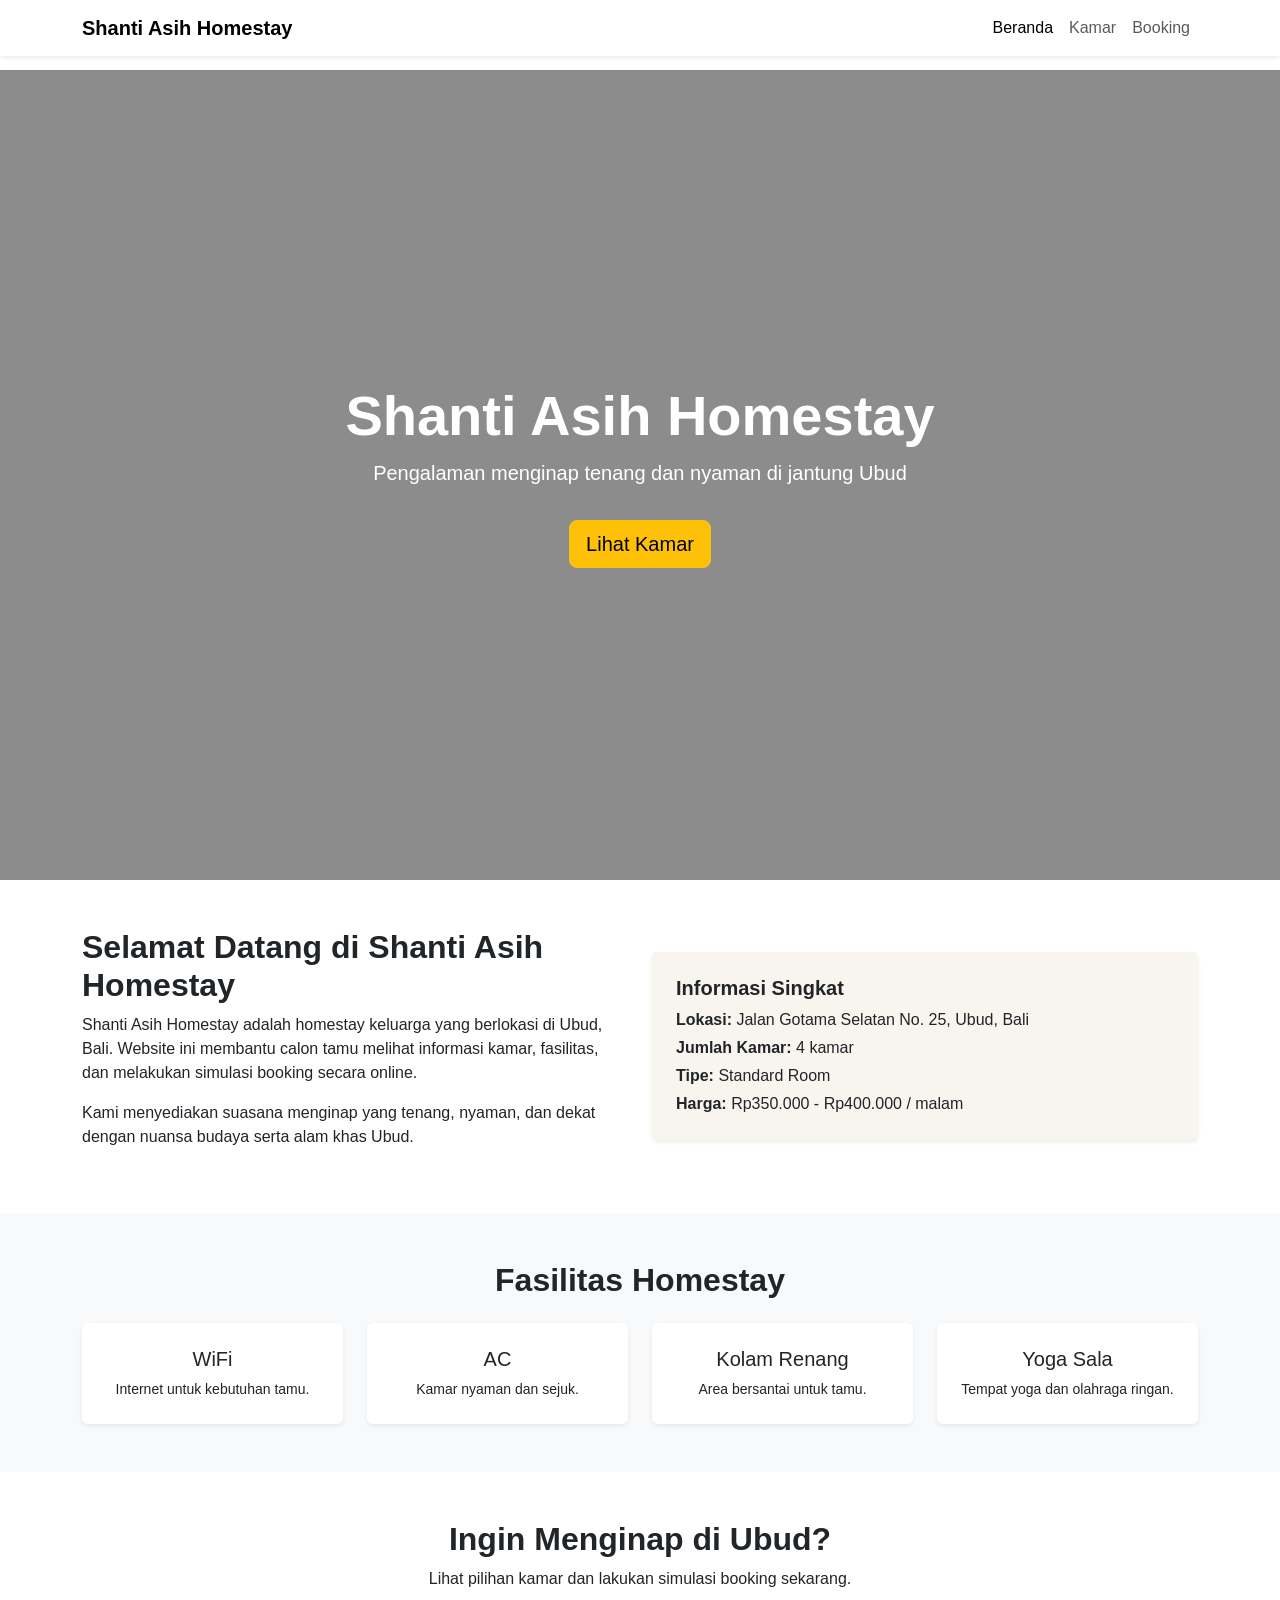
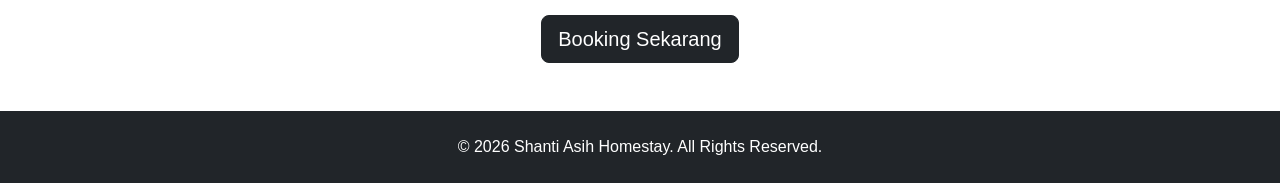
==== index.html @ cbc207d6 "Create homepage" ====
<!DOCTYPE html>
<html lang="id">
<head>
  <meta charset="UTF-8">
  <meta name="viewport" content="width=device-width, initial-scale=1.0">
  <title>Shanti Asih Homestay</title>

  <!-- Bootstrap CSS -->
  <link href="https://cdn.jsdelivr.net/npm/bootstrap@5.3.3/dist/css/bootstrap.min.css" rel="stylesheet">
  
  <!-- Custom CSS -->
  <link rel="stylesheet" href="css/style.css">
</head>
<body>

  <!-- Navbar -->
  <nav class="navbar navbar-expand-lg bg-white shadow-sm fixed-top">
    <div class="container">
      <a class="navbar-brand fw-bold" href="index.html">Shanti Asih Homestay</a>

      <button class="navbar-toggler" type="button" data-bs-toggle="collapse" data-bs-target="#navbarNav">
        <span class="navbar-toggler-icon"></span>
      </button>

      <div class="collapse navbar-collapse" id="navbarNav">
        <ul class="navbar-nav ms-auto">
          <li class="nav-item"><a class="nav-link active" href="index.html">Beranda</a></li>
          <li class="nav-item"><a class="nav-link" href="rooms.html">Kamar</a></li>
          <li class="nav-item"><a class="nav-link" href="booking.html">Booking</a></li>
        </ul>
      </div>
    </div>
  </nav>

  <!-- Hero Section -->
  <section class="hero-section d-flex align-items-center">
    <div class="container text-center text-white">
      <h1 class="display-4 fw-bold">Shanti Asih Homestay</h1>
      <p class="lead">Pengalaman menginap tenang dan nyaman di jantung Ubud</p>
      <a href="rooms.html" class="btn btn-warning btn-lg mt-3">Lihat Kamar</a>
    </div>
  </section>

  <!-- About Section -->
  <section class="py-5">
    <div class="container">
      <div class="row align-items-center g-4">
        <div class="col-md-6">
          <h2 class="fw-bold">Selamat Datang di Shanti Asih Homestay</h2>
          <p>
            Shanti Asih Homestay adalah homestay keluarga yang berlokasi di Ubud, Bali.
            Website ini membantu calon tamu melihat informasi kamar, fasilitas, dan melakukan
            simulasi booking secara online.
          </p>
          <p>
            Kami menyediakan suasana menginap yang tenang, nyaman, dan dekat dengan nuansa
            budaya serta alam khas Ubud.
          </p>
        </div>
        <div class="col-md-6">
          <div class="info-card p-4 rounded shadow-sm">
            <h5 class="fw-bold">Informasi Singkat</h5>
            <p class="mb-1"><strong>Lokasi:</strong> Jalan Gotama Selatan No. 25, Ubud, Bali</p>
            <p class="mb-1"><strong>Jumlah Kamar:</strong> 4 kamar</p>
            <p class="mb-1"><strong>Tipe:</strong> Standard Room</p>
            <p class="mb-0"><strong>Harga:</strong> Rp350.000 - Rp400.000 / malam</p>
          </div>
        </div>
      </div>
    </div>
  </section>

  <!-- Facilities Section -->
  <section class="py-5 bg-light">
    <div class="container text-center">
      <h2 class="fw-bold mb-4">Fasilitas Homestay</h2>

      <div class="row g-4">
        <div class="col-md-3 col-6">
          <div class="facility-card p-4 bg-white rounded shadow-sm h-100">
            <h5>WiFi</h5>
            <p class="small mb-0">Internet untuk kebutuhan tamu.</p>
          </div>
        </div>

        <div class="col-md-3 col-6">
          <div class="facility-card p-4 bg-white rounded shadow-sm h-100">
            <h5>AC</h5>
            <p class="small mb-0">Kamar nyaman dan sejuk.</p>
          </div>
        </div>

        <div class="col-md-3 col-6">
          <div class="facility-card p-4 bg-white rounded shadow-sm h-100">
            <h5>Kolam Renang</h5>
            <p class="small mb-0">Area bersantai untuk tamu.</p>
          </div>
        </div>

        <div class="col-md-3 col-6">
          <div class="facility-card p-4 bg-white rounded shadow-sm h-100">
            <h5>Yoga Sala</h5>
            <p class="small mb-0">Tempat yoga dan olahraga ringan.</p>
          </div>
        </div>
      </div>
    </div>
  </section>

  <!-- CTA Section -->
  <section class="py-5 text-center">
    <div class="container">
      <h2 class="fw-bold">Ingin Menginap di Ubud?</h2>
      <p class="mb-4">Lihat pilihan kamar dan lakukan simulasi booking sekarang.</p>
      <a href="booking.html" class="btn btn-dark btn-lg">Booking Sekarang</a>
    </div>
  </section>

  <!-- Footer -->
  <footer class="py-4 bg-dark text-white text-center">
    <p class="mb-0">&copy; 2026 Shanti Asih Homestay. All Rights Reserved.</p>
  </footer>

  <!-- Bootstrap JS -->
  <script src="https://cdn.jsdelivr.net/npm/bootstrap@5.3.3/dist/js/bootstrap.bundle.min.js"></script>

</body>
</html>
---- css/style.css ----
body {
  padding-top: 70px;
  font-family: Arial, sans-serif;
}

.hero-section {
  min-height: 90vh;
  background: linear-gradient(rgba(0, 0, 0, 0.45), rgba(0, 0, 0, 0.45)),
              url("../assets/images/homestay-hero.jpg");
  background-size: cover;
  background-position: center;
}

.info-card {
  background-color: #f8f5ef;
}

.facility-card {
  transition: 0.3s;
}

.facility-card:hover {
  transform: translateY(-5px);
}
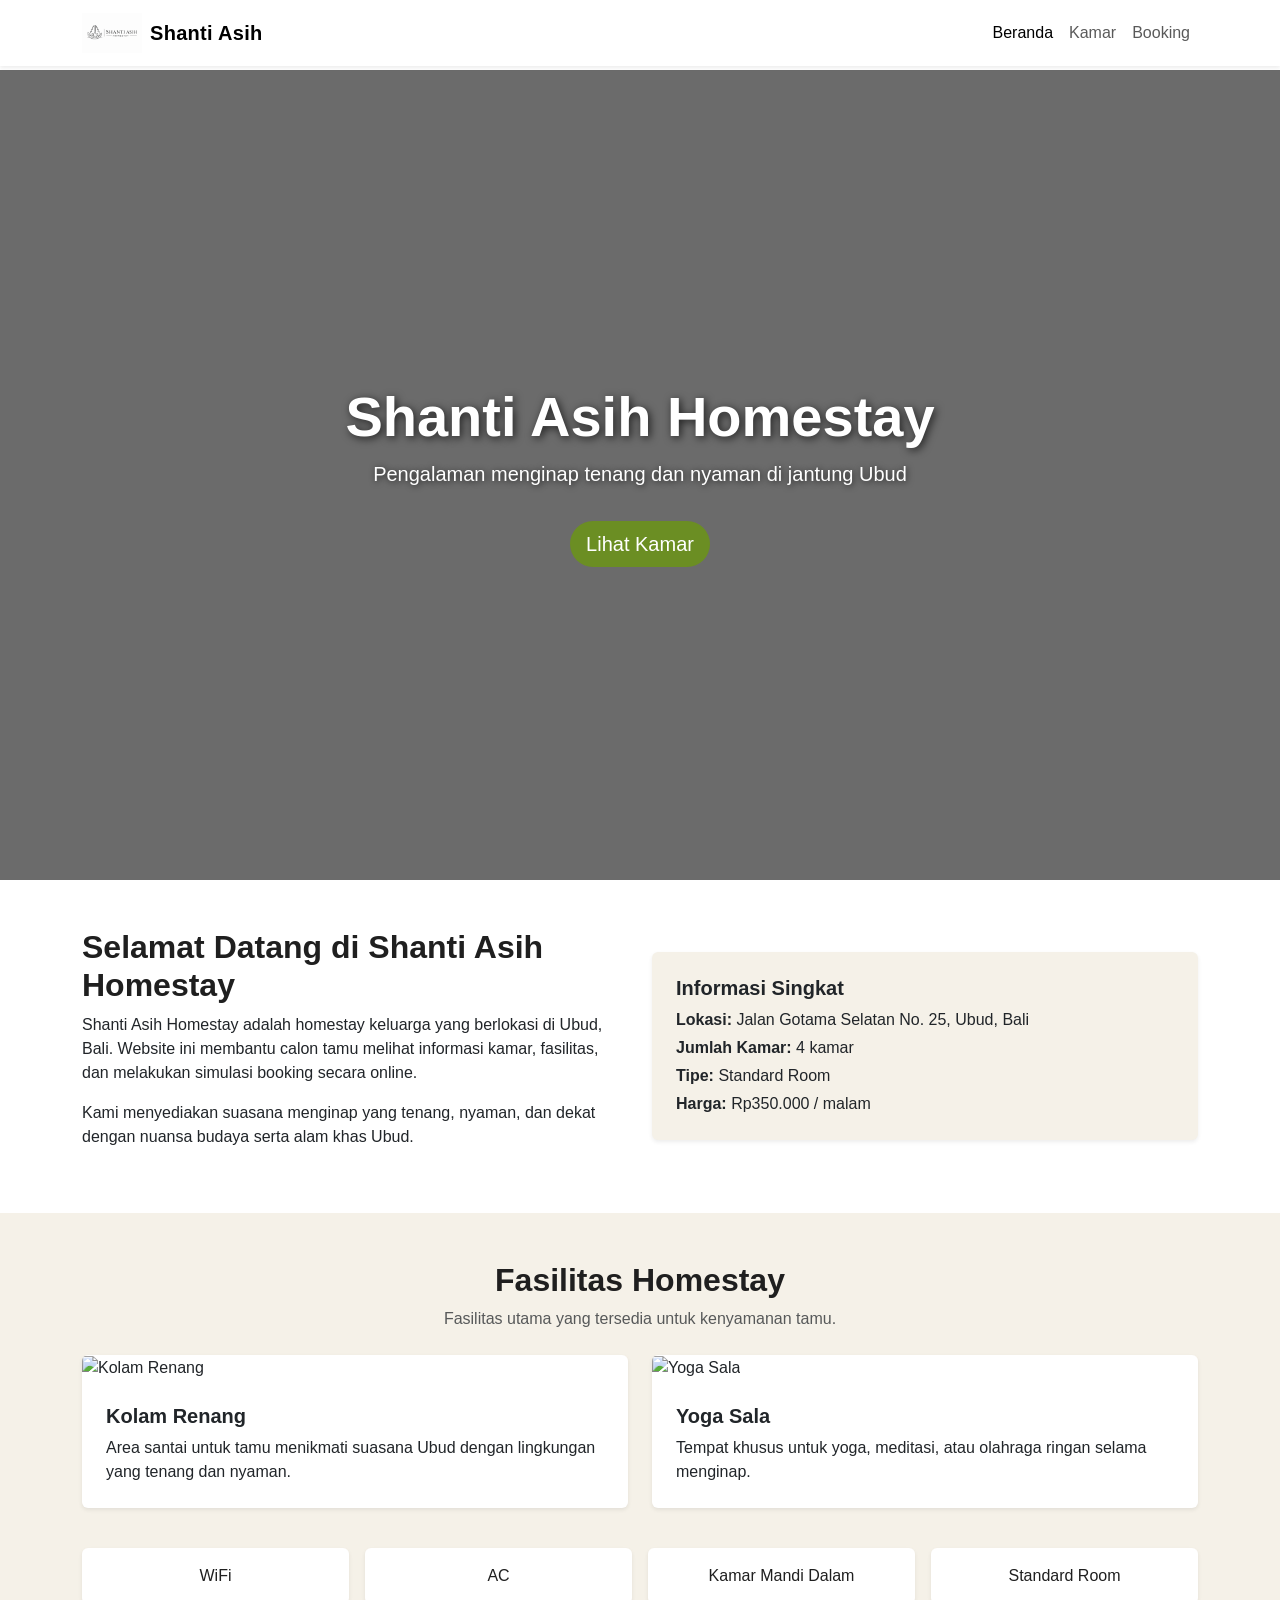
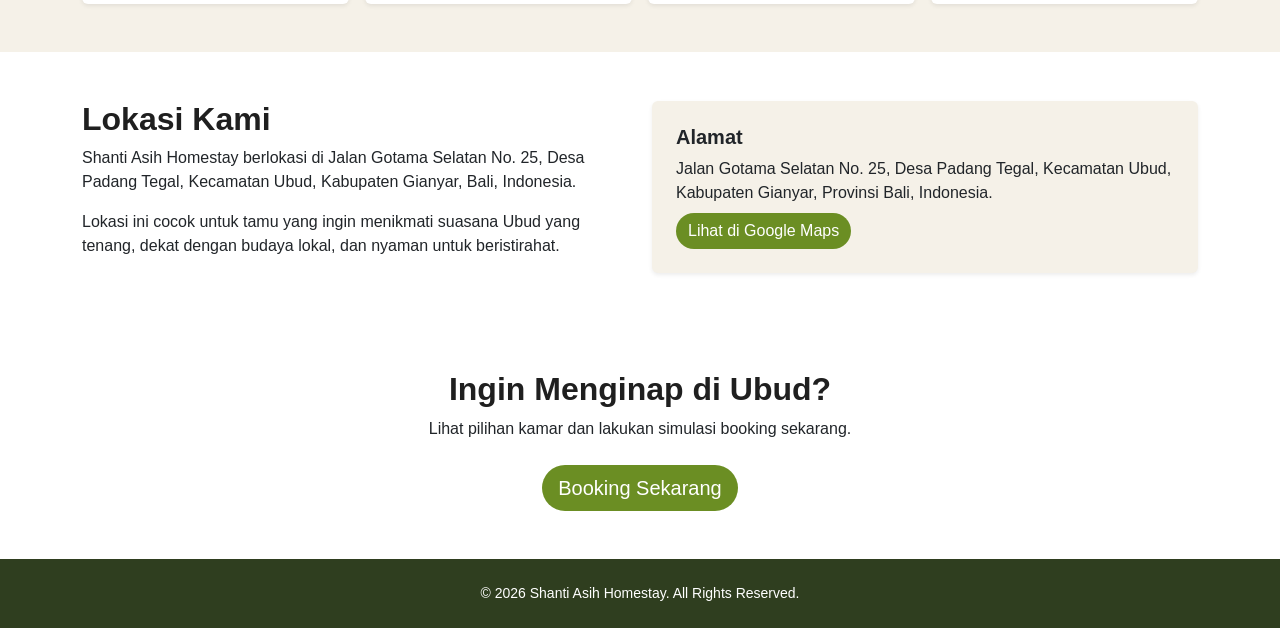
==== commit 635fbb7b: "Finalize homestay website" ====
--- a/index.html
+++ b/index.html
@@ -7,7 +7,7 @@
 
   <!-- Bootstrap CSS -->
   <link href="https://cdn.jsdelivr.net/npm/bootstrap@5.3.3/dist/css/bootstrap.min.css" rel="stylesheet">
-  
+
   <!-- Custom CSS -->
   <link rel="stylesheet" href="css/style.css">
 </head>
@@ -16,7 +16,10 @@
   <!-- Navbar -->
   <nav class="navbar navbar-expand-lg bg-white shadow-sm fixed-top">
     <div class="container">
-      <a class="navbar-brand fw-bold" href="index.html">Shanti Asih Homestay</a>
+      <a class="navbar-brand d-flex align-items-center fw-bold" href="index.html">
+        <img src="assets/images/logo.png" alt="Logo" class="logo-img me-2">
+        <span>Shanti Asih</span>
+      </a>
 
       <button class="navbar-toggler" type="button" data-bs-toggle="collapse" data-bs-target="#navbarNav">
         <span class="navbar-toggler-icon"></span>
@@ -34,10 +37,10 @@
 
   <!-- Hero Section -->
   <section class="hero-section d-flex align-items-center">
-    <div class="container text-center text-white">
-      <h1 class="display-4 fw-bold">Shanti Asih Homestay</h1>
-      <p class="lead">Pengalaman menginap tenang dan nyaman di jantung Ubud</p>
-      <a href="rooms.html" class="btn btn-warning btn-lg mt-3">Lihat Kamar</a>
+    <div class="container text-center text-white hero-content">
+      <h1 class="display-4 fw-bold hero-title">Shanti Asih Homestay</h1>
+      <p class="lead hero-subtitle">Pengalaman menginap tenang dan nyaman di jantung Ubud</p>
+      <a href="rooms.html" class="btn btn-main btn-lg mt-3">Lihat Kamar</a>
     </div>
   </section>
 
@@ -57,13 +60,14 @@
             budaya serta alam khas Ubud.
           </p>
         </div>
+
         <div class="col-md-6">
           <div class="info-card p-4 rounded shadow-sm">
             <h5 class="fw-bold">Informasi Singkat</h5>
             <p class="mb-1"><strong>Lokasi:</strong> Jalan Gotama Selatan No. 25, Ubud, Bali</p>
             <p class="mb-1"><strong>Jumlah Kamar:</strong> 4 kamar</p>
             <p class="mb-1"><strong>Tipe:</strong> Standard Room</p>
-            <p class="mb-0"><strong>Harga:</strong> Rp350.000 - Rp400.000 / malam</p>
+            <p class="mb-0"><strong>Harga:</strong> Rp350.000 / malam</p>
           </div>
         </div>
       </div>
@@ -72,35 +76,84 @@
 
   <!-- Facilities Section -->
   <section class="py-5 bg-light">
-    <div class="container text-center">
-      <h2 class="fw-bold mb-4">Fasilitas Homestay</h2>
+    <div class="container">
+      <div class="text-center mb-4">
+        <h2 class="fw-bold">Fasilitas Homestay</h2>
+        <p class="text-muted">Fasilitas utama yang tersedia untuk kenyamanan tamu.</p>
+      </div>
 
       <div class="row g-4">
-        <div class="col-md-3 col-6">
-          <div class="facility-card p-4 bg-white rounded shadow-sm h-100">
-            <h5>WiFi</h5>
-            <p class="small mb-0">Internet untuk kebutuhan tamu.</p>
+        <div class="col-md-6">
+          <div class="facility-card bg-white rounded shadow-sm h-100">
+            <img src="assets/images/pool.jpg" class="img-fluid facility-large-img" alt="Kolam Renang">
+            <div class="p-4">
+              <h5 class="fw-bold">Kolam Renang</h5>
+              <p class="mb-0">
+                Area santai untuk tamu menikmati suasana Ubud dengan lingkungan yang tenang dan nyaman.
+              </p>
+            </div>
           </div>
         </div>
 
+        <div class="col-md-6">
+          <div class="facility-card bg-white rounded shadow-sm h-100">
+            <img src="assets/images/yoga.jpg" class="img-fluid facility-large-img" alt="Yoga Sala">
+            <div class="p-4">
+              <h5 class="fw-bold">Yoga Sala</h5>
+              <p class="mb-0">
+                Tempat khusus untuk yoga, meditasi, atau olahraga ringan selama menginap.
+              </p>
+            </div>
+          </div>
+        </div>
+      </div>
+
+      <div class="row g-3 mt-4 text-center">
         <div class="col-md-3 col-6">
-          <div class="facility-card p-4 bg-white rounded shadow-sm h-100">
-            <h5>AC</h5>
-            <p class="small mb-0">Kamar nyaman dan sejuk.</p>
-          </div>
+          <div class="small-facility-box p-3 rounded bg-white shadow-sm">WiFi</div>
         </div>
 
         <div class="col-md-3 col-6">
-          <div class="facility-card p-4 bg-white rounded shadow-sm h-100">
-            <h5>Kolam Renang</h5>
-            <p class="small mb-0">Area bersantai untuk tamu.</p>
-          </div>
+          <div class="small-facility-box p-3 rounded bg-white shadow-sm">AC</div>
         </div>
 
         <div class="col-md-3 col-6">
-          <div class="facility-card p-4 bg-white rounded shadow-sm h-100">
-            <h5>Yoga Sala</h5>
-            <p class="small mb-0">Tempat yoga dan olahraga ringan.</p>
+          <div class="small-facility-box p-3 rounded bg-white shadow-sm">Kamar Mandi Dalam</div>
+        </div>
+
+        <div class="col-md-3 col-6">
+          <div class="small-facility-box p-3 rounded bg-white shadow-sm">Standard Room</div>
+        </div>
+      </div>
+    </div>
+  </section>
+
+  <!-- Location Section -->
+  <section class="py-5">
+    <div class="container">
+      <div class="row align-items-center g-4">
+        <div class="col-md-6">
+          <h2 class="fw-bold">Lokasi Kami</h2>
+          <p>
+            Shanti Asih Homestay berlokasi di Jalan Gotama Selatan No. 25,
+            Desa Padang Tegal, Kecamatan Ubud, Kabupaten Gianyar, Bali, Indonesia.
+          </p>
+          <p>
+            Lokasi ini cocok untuk tamu yang ingin menikmati suasana Ubud yang tenang,
+            dekat dengan budaya lokal, dan nyaman untuk beristirahat.
+          </p>
+        </div>
+
+        <div class="col-md-6">
+          <div class="location-box p-4 rounded shadow-sm">
+            <h5 class="fw-bold">Alamat</h5>
+            <p class="mb-2">
+              Jalan Gotama Selatan No. 25, Desa Padang Tegal, Kecamatan Ubud,
+              Kabupaten Gianyar, Provinsi Bali, Indonesia.
+            </p>
+            <a href="https://www.google.com/maps/place/Shanty+asih+homestay/@-8.5115536,115.2638381,17z/data=!3m1!4b1!4m6!3m5!1s0x2dd23d003fb1e1c1:0xa6a39ba1c5813c9a!8m2!3d-8.5115536!4d115.2638381!16s%2Fg%2F11y5n9hhfb?entry=ttu&g_ep=EgoyMDI2MDQyMi4wIKXMDSoASAFQAw%3D%3D" target="_blank" class="btn btn-main">
+              Lihat di Google Maps
+            </a>
           </div>
         </div>
       </div>
@@ -112,12 +165,12 @@
     <div class="container">
       <h2 class="fw-bold">Ingin Menginap di Ubud?</h2>
       <p class="mb-4">Lihat pilihan kamar dan lakukan simulasi booking sekarang.</p>
-      <a href="booking.html" class="btn btn-dark btn-lg">Booking Sekarang</a>
+      <a href="booking.html" class="btn btn-main btn-lg">Booking Sekarang</a>
     </div>
   </section>
 
   <!-- Footer -->
-  <footer class="py-4 bg-dark text-white text-center">
+  <footer class="py-4 footer-custom text-center">
     <p class="mb-0">&copy; 2026 Shanti Asih Homestay. All Rights Reserved.</p>
   </footer>
 
--- a/css/style.css
+++ b/css/style.css
@@ -1,24 +1,139 @@
+:root {
+  --primary-dark: #1f1f1f;
+  --accent-green: #6b8e23;
+  --accent-green-dark: #556b2f;
+  --accent-beige: #f5f1e8;
+}
+
 body {
   padding-top: 70px;
   font-family: Arial, sans-serif;
+  background-color: #ffffff;
 }
 
 .hero-section {
   min-height: 90vh;
-  background: linear-gradient(rgba(0, 0, 0, 0.45), rgba(0, 0, 0, 0.45)),
+  background: linear-gradient(rgba(0, 0, 0, 0.58), rgba(0, 0, 0, 0.58)),
               url("../assets/images/homestay-hero.jpg");
   background-size: cover;
   background-position: center;
 }
 
-.info-card {
-  background-color: #f8f5ef;
+.hero-content {
+  position: relative;
+  z-index: 2;
+}
+
+.hero-title {
+  color: #ffffff !important;
+  text-shadow: 2px 2px 8px rgba(0, 0, 0, 0.7);
+}
+
+.hero-subtitle {
+  color: #ffffff;
+  text-shadow: 1px 1px 6px rgba(0, 0, 0, 0.7);
+}
+
+.navbar-brand {
+  letter-spacing: 0.3px;
+}
+
+.logo-img {
+  height: 40px;
+  width: auto;
+}
+
+.nav-link {
+  font-weight: 500;
+}
+
+.bg-light {
+  background-color: var(--accent-beige) !important;
+}
+
+.info-card,
+.location-box {
+  background-color: var(--accent-beige);
+}
+
+section h1,
+section h2,
+section h3 {
+  color: var(--primary-dark);
+}
+
+.btn {
+  border-radius: 30px;
+}
+
+.btn-main {
+  background-color: var(--accent-green);
+  color: white;
+  border: none;
+  border-radius: 30px;
+}
+
+.btn-main:hover {
+  background-color: var(--accent-green-dark);
+  color: white;
+}
+
+.card {
+  border-radius: 16px;
+  overflow: hidden;
+  transition: 0.3s;
+}
+
+.card:hover {
+  transform: translateY(-5px);
 }
 
 .facility-card {
+  overflow: hidden;
   transition: 0.3s;
 }
 
 .facility-card:hover {
   transform: translateY(-5px);
+  border: 1px solid var(--accent-green);
+}
+
+.facility-large-img {
+  width: 100%;
+  height: 260px;
+  object-fit: cover;
+}
+
+.small-facility-box {
+  font-weight: 500;
+  color: var(--primary-dark);
+  transition: 0.3s;
+}
+
+.small-facility-box:hover {
+  transform: translateY(-3px);
+  border: 1px solid var(--accent-green);
+}
+
+.room-img {
+  height: 260px;
+  object-fit: cover;
+}
+
+.detail-img {
+  width: 100%;
+  height: 420px;
+  object-fit: cover;
+}
+
+.gallery-img {
+  width: 100%;
+  height: 240px;
+  object-fit: cover;
+}
+
+.footer-custom {
+  background-color: #2f3e1f;
+  color: white;
+  font-size: 14px;
 }
